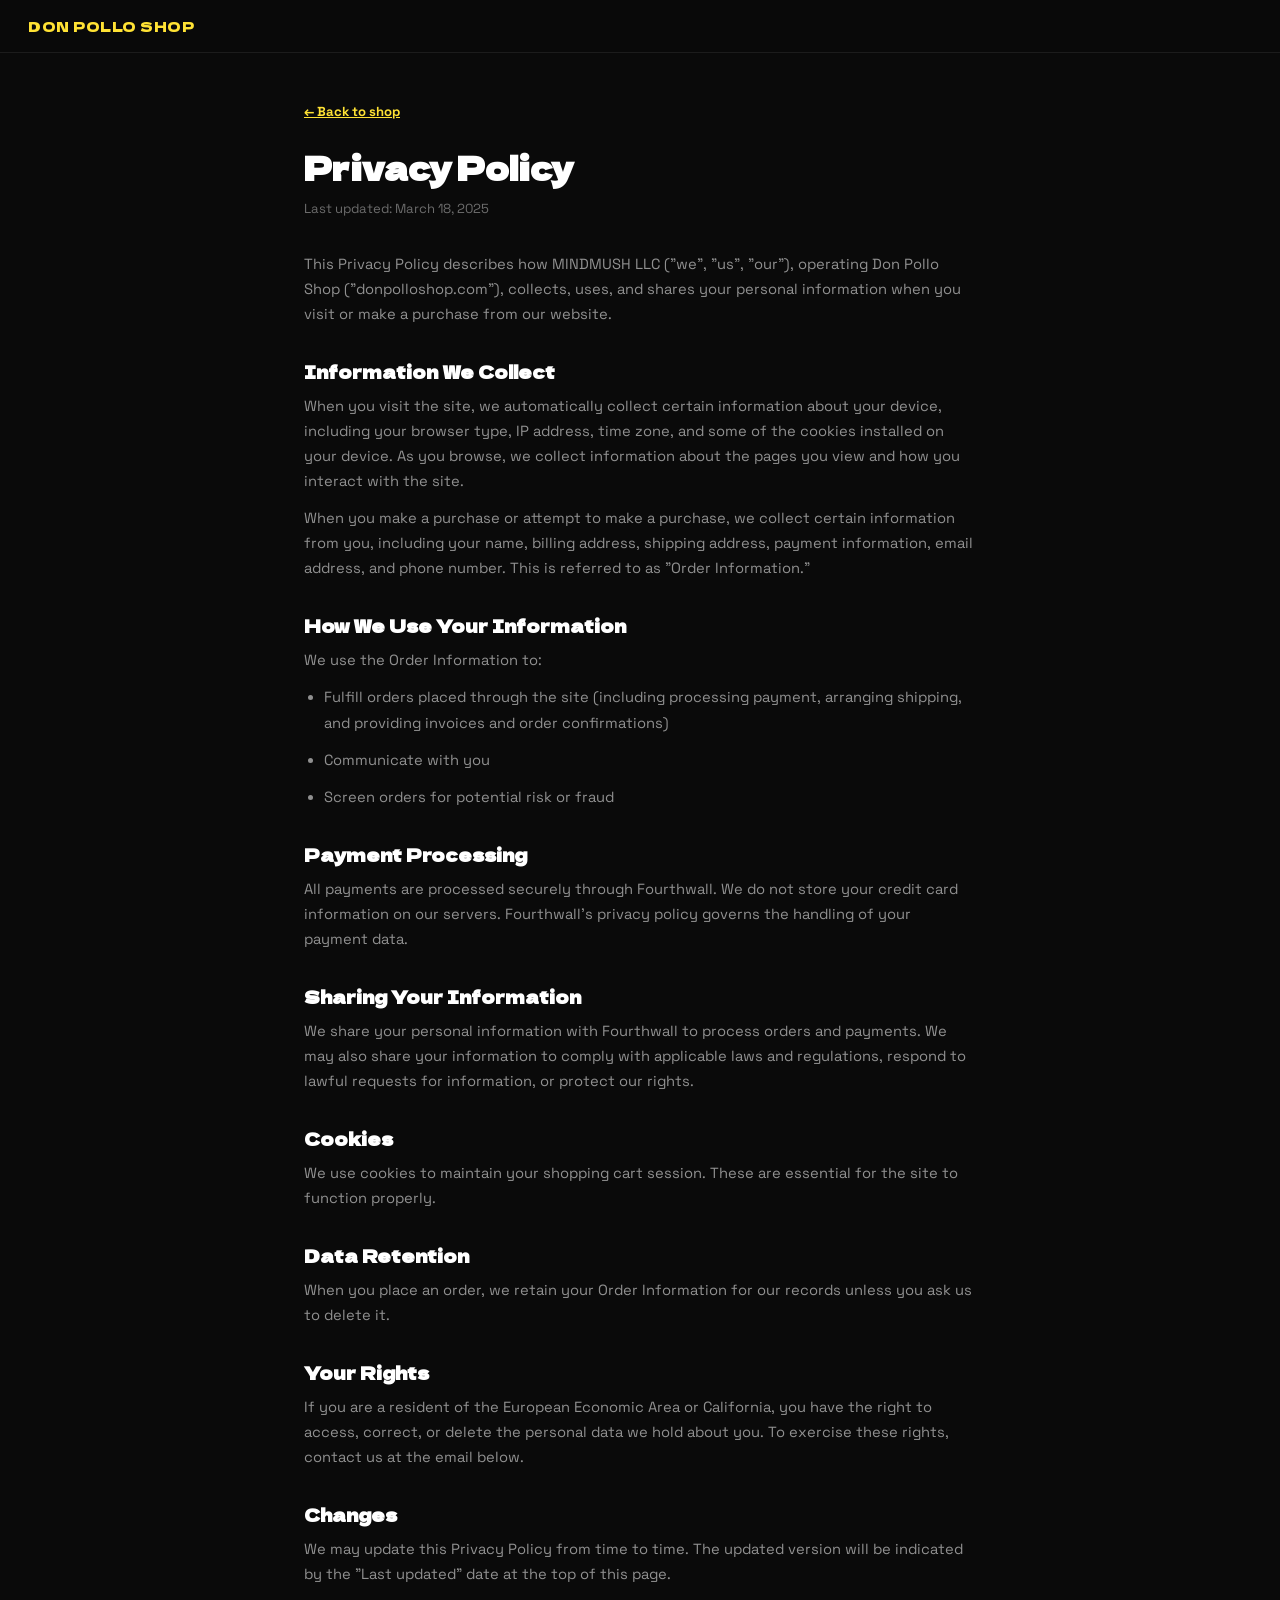
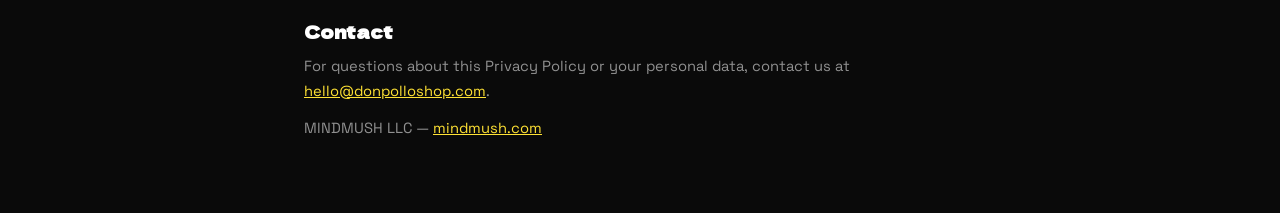
==== privacy.html @ 53082054 "yes" ====
<!DOCTYPE html>
<html lang="en">
<head>
  <meta charset="UTF-8">
  <meta name="viewport" content="width=device-width, initial-scale=1.0">
  <title>Privacy Policy — Don Pollo Shop</title>
  <link rel="stylesheet" href="css/style.css">
  <link rel="preconnect" href="https://fonts.googleapis.com">
  <link rel="preconnect" href="https://fonts.gstatic.com" crossorigin>
  <link href="https://fonts.googleapis.com/css2?family=Dela+Gothic+One&family=Space+Grotesk:wght@400;500;600;700&display=swap" rel="stylesheet">
</head>
<body>
  <nav class="nav">
    <a href="index.html" class="nav-logo">DON POLLO SHOP</a>
    <div class="nav-right"></div>
  </nav>

  <div class="policy">
    <a href="index.html" class="policy-back">&larr; Back to shop</a>
    <h1>Privacy Policy</h1>
    <p class="policy-updated">Last updated: March 18, 2025</p>

    <p>This Privacy Policy describes how MINDMUSH LLC ("we", "us", "our"), operating Don Pollo Shop ("donpolloshop.com"), collects, uses, and shares your personal information when you visit or make a purchase from our website.</p>

    <h2>Information We Collect</h2>
    <p>When you visit the site, we automatically collect certain information about your device, including your browser type, IP address, time zone, and some of the cookies installed on your device. As you browse, we collect information about the pages you view and how you interact with the site.</p>
    <p>When you make a purchase or attempt to make a purchase, we collect certain information from you, including your name, billing address, shipping address, payment information, email address, and phone number. This is referred to as "Order Information."</p>

    <h2>How We Use Your Information</h2>
    <p>We use the Order Information to:</p>
    <ul>
      <li>Fulfill orders placed through the site (including processing payment, arranging shipping, and providing invoices and order confirmations)</li>
      <li>Communicate with you</li>
      <li>Screen orders for potential risk or fraud</li>
    </ul>

    <h2>Payment Processing</h2>
    <p>All payments are processed securely through Fourthwall. We do not store your credit card information on our servers. Fourthwall's privacy policy governs the handling of your payment data.</p>

    <h2>Sharing Your Information</h2>
    <p>We share your personal information with Fourthwall to process orders and payments. We may also share your information to comply with applicable laws and regulations, respond to lawful requests for information, or protect our rights.</p>

    <h2>Cookies</h2>
    <p>We use cookies to maintain your shopping cart session. These are essential for the site to function properly.</p>

    <h2>Data Retention</h2>
    <p>When you place an order, we retain your Order Information for our records unless you ask us to delete it.</p>

    <h2>Your Rights</h2>
    <p>If you are a resident of the European Economic Area or California, you have the right to access, correct, or delete the personal data we hold about you. To exercise these rights, contact us at the email below.</p>

    <h2>Changes</h2>
    <p>We may update this Privacy Policy from time to time. The updated version will be indicated by the "Last updated" date at the top of this page.</p>

    <h2>Contact</h2>
    <p>For questions about this Privacy Policy or your personal data, contact us at <a href="mailto:hello@donpolloshop.com">hello@donpolloshop.com</a>.</p>
    <p>MINDMUSH LLC — <a href="https://mindmush.com" target="_blank" rel="noopener">mindmush.com</a></p>
  </div>
</body>
</html>
---- css/style.css ----
/* ============================================
   DON POLLO SHOP
   ============================================ */
*, *::before, *::after { margin: 0; padding: 0; box-sizing: border-box; }

:root {
  --bg: #0a0a0a;
  --surface: #141414;
  --yellow: #FFE234;
  --white: #fff;
  --dim: rgba(255,255,255,.4);
  --border: rgba(255,255,255,.08);
  --font: 'Space Grotesk', system-ui, sans-serif;
  --display: 'Dela Gothic One', cursive;
  --r: 12px;
}

html { scroll-behavior: smooth; }
body {
  font-family: var(--font);
  background: var(--bg);
  color: var(--white);
  overflow-x: hidden;
  -webkit-font-smoothing: antialiased;
}
a { text-decoration: none; color: inherit; }
button { font-family: inherit; cursor: pointer; border: none; background: none; color: inherit; }
img { max-width: 100%; display: block; }
.contain { max-width: 1080px; margin: 0 auto; padding: 0 24px; }

/* ---- btns ---- */
.btn {
  display: inline-flex; align-items: center; justify-content: center;
  padding: 14px 32px; border-radius: 10px;
  font-weight: 700; font-size: .88rem;
  transition: transform .2s, box-shadow .2s, background .2s;
  cursor: pointer; text-decoration: none;
}
.btn-accent {
  background: var(--yellow); color: #000; border: 2px solid var(--yellow);
}
.btn-accent:hover {
  transform: translateY(-2px);
  box-shadow: 0 8px 30px rgba(255,226,52,.3);
}
.btn-ghost {
  background: transparent; color: var(--white);
  border: 2px solid rgba(255,255,255,.2);
}
.btn-ghost:hover {
  border-color: var(--white); transform: translateY(-2px);
}
.btn-fill {
  background: var(--yellow); color: #000; border: 2px solid var(--yellow);
}
.btn-fill:hover {
  transform: translateY(-2px);
  box-shadow: 0 8px 30px rgba(255,226,52,.25);
}
.btn-outline {
  background: transparent; color: var(--white);
  border: 2px solid rgba(255,255,255,.2);
}
.btn-outline:hover {
  border-color: var(--yellow); color: var(--yellow);
  transform: translateY(-2px);
}
.btn-sm { padding: 10px 22px; font-size: .82rem; }
.btn-block { width: 100%; }

/* ============ NAV ============ */
.nav {
  position: fixed; top: 0; left: 0; width: 100%; z-index: 100;
  display: flex; align-items: center; justify-content: space-between;
  padding: 16px 28px;
  background: rgba(10,10,10,.92);
  backdrop-filter: blur(20px); -webkit-backdrop-filter: blur(20px);
  border-bottom: 1px solid var(--border);
}
.nav-logo {
  font-family: var(--display); font-size: .85rem;
  color: var(--yellow); letter-spacing: .5px;
}
.nav-right { display: flex; align-items: center; gap: 24px; }
.nav-link {
  font-weight: 700; font-size: .72rem; text-transform: uppercase;
  letter-spacing: 1.5px; color: var(--dim); transition: color .2s;
}
.nav-link:hover { color: var(--white); }
.nav-bag { position: relative; padding: 4px; color: var(--white); transition: color .2s; }
.nav-bag:hover { color: var(--yellow); }
.nav-bag-n {
  position: absolute; top: -6px; right: -10px;
  background: var(--yellow); color: #000;
  width: 18px; height: 18px; border-radius: 50%;
  font-size: .6rem; font-weight: 800;
  display: flex; align-items: center; justify-content: center;
}
.nav-bag-n[data-count="0"] { display: none; }

/* ============ HERO ============ */
.hero {
  min-height: 100vh; min-height: 100dvh;
  display: grid;
  grid-template-columns: 1fr 1fr;
  align-items: center;
  gap: 48px;
  padding: 120px 48px 80px;
  max-width: 1200px;
  margin: 0 auto;
}
.hero-content { position: relative; z-index: 1; }
.hero-tag {
  display: inline-block;
  font-size: .58rem; font-weight: 700;
  text-transform: uppercase; letter-spacing: 5px;
  color: var(--yellow);
  margin-bottom: 28px;
}
.hero-title {
  font-family: var(--display);
  font-size: clamp(3rem, 7vw, 5rem);
  line-height: .95;
  margin-bottom: 22px;
}
.hero-title span { color: var(--yellow); }
.hero-sub {
  font-size: 1rem; color: var(--dim);
  margin-bottom: 36px; max-width: 380px; line-height: 1.6;
}
.hero-btns { display: flex; gap: 12px; flex-wrap: wrap; }

/* hero video */
.hero-video {
  position: relative; z-index: 1;
  width: 100%; max-width: 320px;
  aspect-ratio: 9/14;
  border-radius: 20px; overflow: hidden;
  border: 2px solid rgba(255,255,255,.06);
  background: var(--surface);
  justify-self: center;
}
.hero-video video { width: 100%; height: 100%; object-fit: cover; display: block; }
.vid-empty {
  position: absolute; inset: 0;
  display: flex; align-items: center; justify-content: center;
  color: rgba(255,255,255,.12); font-size: .75rem; font-weight: 600;
  pointer-events: none;
}

/* ============ MARQUEE ============ */
.marquee {
  background: var(--yellow); padding: 10px 0;
  overflow: hidden; white-space: nowrap;
}
.marquee-inner { display: inline-flex; animation: mq 18s linear infinite; }
.marquee-inner span {
  font-family: var(--display); font-size: .55rem;
  letter-spacing: 3px; color: #000; padding: 0 24px;
}
@keyframes mq { to { transform: translateX(-50%); } }

/* ============ SECTIONS ============ */
.sec-title {
  font-family: var(--display); font-size: clamp(1.8rem, 4vw, 2.6rem);
  margin-bottom: 6px;
}
.sec-sub { color: var(--dim); font-weight: 600; font-size: .88rem; margin-bottom: 40px; }

/* ============ MERCH ============ */
.merch { padding: 80px 0; }

.products {
  display: grid;
  grid-template-columns: repeat(3, 1fr);
  gap: 16px;
}

.p-card {
  background: var(--surface); border-radius: var(--r); overflow: hidden;
  cursor: pointer; border: 1px solid var(--border);
  transition: transform .25s, border-color .25s, box-shadow .25s;
}
.p-card.hidden { display: none; }
.p-card:hover {
  transform: translateY(-6px);
  border-color: rgba(255,226,52,.3);
  box-shadow: 0 20px 50px rgba(0,0,0,.5);
}

.p-card-img { aspect-ratio: 3/4; overflow: hidden; }
.p-card-img img {
  width: 100%; height: 100%; object-fit: cover; transition: transform .5s;
}
.p-card:hover .p-card-img img { transform: scale(1.05); }

.p-card-ph {
  width: 100%; height: 100%;
  display: flex; align-items: center; justify-content: center;
  flex-direction: column; gap: 10px;
  position: relative;
}
.p-card-ph svg { width: 72px; height: 72px; }
.p-card-ph span {
  font-family: var(--display); font-size: .5rem;
  letter-spacing: 3px; opacity: .35;
}

.p-card-body { padding: 14px 16px; border-top: 1px solid var(--border); }
.p-card-name { font-weight: 700; font-size: .85rem; margin-bottom: 4px; }
.p-card-price { font-weight: 800; font-size: .9rem; color: var(--yellow); }

.show-more-wrap { text-align: center; margin-top: 28px; }

/* ============ CALLS ============ */
.calls {
  background: var(--yellow); color: #000;
  padding: 0; overflow: hidden;
}
.calls-inner {
  display: grid; grid-template-columns: 1fr 1fr;
  min-height: 560px;
}
.calls-gif-col {
  display: flex; align-items: center; justify-content: center;
  padding: 48px;
}
.calls-gif {
  width: 100%; max-width: 340px;
  border-radius: 20px;
  box-shadow: 0 24px 60px rgba(0,0,0,.25);
}
.calls-info-col {
  display: flex; flex-direction: column;
  justify-content: center;
  padding: 60px 48px 60px 0;
}
.calls-title {
  font-family: var(--display);
  font-size: clamp(1.8rem, 3.5vw, 2.6rem);
  line-height: 1.1; margin-bottom: 16px;
}
.calls-desc {
  font-size: .92rem; color: rgba(0,0,0,.5);
  line-height: 1.7; margin-bottom: 28px; max-width: 380px;
}
.call-tiers { display: flex; flex-direction: column; gap: 10px; margin-bottom: 16px; }
.call-tier {
  display: flex; align-items: center; justify-content: space-between;
  padding: 16px 20px; border-radius: var(--r);
  border: 2px solid rgba(0,0,0,.1);
  background: rgba(0,0,0,.04);
  transition: border-color .2s, background .2s;
  position: relative;
}
.call-tier:hover { border-color: rgba(0,0,0,.25); background: rgba(0,0,0,.07); }
.call-tier-name { font-weight: 700; font-size: .92rem; }
.call-tier-price { font-weight: 800; font-size: .88rem; margin-top: 2px; }
.call-tier-tag {
  position: absolute; top: -9px; right: 16px;
  background: #000; color: var(--yellow);
  font-size: .55rem; font-weight: 800; text-transform: uppercase;
  letter-spacing: 1.5px; padding: 3px 10px; border-radius: 6px;
}
.calls .btn-accent {
  background: #000; color: var(--yellow); border-color: #000;
}
.calls .btn-accent:hover {
  background: #222;
  box-shadow: 0 6px 20px rgba(0,0,0,.3);
}
.calls-note { font-size: .75rem; color: rgba(0,0,0,.3); line-height: 1.5; }

/* ============ REVIEWS ============ */
.reviews { padding: 80px 0; }
.reviews-grid {
  display: grid; grid-template-columns: repeat(3, 1fr);
  gap: 16px;
}
.rev-card {
  background: var(--surface); border-radius: var(--r);
  padding: 24px; border: 1px solid var(--border);
  transition: border-color .3s;
}
.rev-card:hover { border-color: rgba(255,226,52,.2); }
.rev-stars { color: var(--yellow); font-size: .85rem; margin-bottom: 12px; letter-spacing: 2px; }
.rev-text {
  font-size: .88rem; color: rgba(255,255,255,.65); line-height: 1.6; margin-bottom: 16px;
  font-style: italic;
}
.rev-name { font-weight: 700; font-size: .78rem; color: var(--white); }
.rev-tag {
  display: inline-block; font-size: .6rem; font-weight: 700;
  text-transform: uppercase; letter-spacing: 1px;
  color: rgba(255,255,255,.2); margin-top: 4px;
}

/* ============ FOOTER ============ */
.foot { padding: 48px 0 24px; border-top: 1px solid var(--border); }
.foot-grid {
  display: grid; grid-template-columns: 2fr 1fr 1fr;
  gap: 32px; margin-bottom: 32px;
}
.foot-logo { font-family: var(--display); font-size: .85rem; color: var(--yellow); margin-bottom: 4px; }
.foot-dim { color: var(--dim); font-size: .82rem; }
.foot-head {
  font-weight: 800; font-size: .65rem; text-transform: uppercase;
  letter-spacing: 1.5px; color: var(--dim); margin-bottom: 10px;
}
.foot-link {
  display: block; font-size: .82rem; color: rgba(255,255,255,.45);
  margin-bottom: 6px; transition: color .2s;
}
.foot-link:hover { color: var(--yellow); }
.foot-bottom {
  display: flex; align-items: center; justify-content: space-between;
  padding-top: 20px; border-top: 1px solid var(--border);
  font-size: .72rem; color: var(--dim);
}

/* ============ POLICY PAGES ============ */
.policy {
  max-width: 720px; margin: 0 auto; padding: 100px 24px 60px;
}
.policy h1 { font-family: var(--display); font-size: 2rem; margin-bottom: 8px; }
.policy .policy-updated { font-size: .82rem; color: var(--dim); margin-bottom: 32px; }
.policy h2 {
  font-family: var(--display); font-size: 1.1rem;
  margin-top: 32px; margin-bottom: 10px;
}
.policy p, .policy li { font-size: .92rem; color: rgba(255,255,255,.55); line-height: 1.7; margin-bottom: 12px; }
.policy ul { padding-left: 20px; margin-bottom: 12px; }
.policy a { color: var(--yellow); text-decoration: underline; }
.policy-back {
  display: inline-flex; align-items: center; gap: 6px;
  font-weight: 700; font-size: .82rem; color: var(--dim);
  margin-bottom: 24px; transition: color .2s;
}
.policy-back:hover { color: var(--yellow); }

/* ============ OVERLAY / DRAWER ============ */
.overlay {
  position: fixed; inset: 0; background: rgba(0,0,0,.6);
  z-index: 200; opacity: 0; pointer-events: none; transition: opacity .3s;
}
.overlay.open { opacity: 1; pointer-events: all; }
.drawer {
  position: fixed; top: 0; right: 0; z-index: 201;
  width: 380px; max-width: 92vw; height: 100dvh;
  background: var(--surface); display: flex; flex-direction: column;
  transform: translateX(100%);
  transition: transform .35s cubic-bezier(.16,1,.3,1);
  border-left: 1px solid var(--border);
}
.drawer.open { transform: translateX(0); }
.drawer-top {
  display: flex; align-items: center; justify-content: space-between;
  padding: 18px 22px; border-bottom: 1px solid var(--border);
}
.drawer-top h3 { font-family: var(--display); font-size: .9rem; }
.drawer-close {
  width: 32px; height: 32px; border-radius: 8px;
  background: rgba(255,255,255,.08); color: var(--white); font-size: 1.1rem;
  display: flex; align-items: center; justify-content: center;
  transition: background .2s, color .2s;
}
.drawer-close:hover { background: var(--yellow); color: #000; }
.drawer-items { flex: 1; overflow-y: auto; padding: 18px 22px; }
.drawer-mt { color: var(--dim); font-weight: 600; text-align: center; padding: 48px 0; font-size: .88rem; }
.ci { display: flex; gap: 14px; padding: 14px 0; border-bottom: 1px solid var(--border); }
.ci-img {
  width: 52px; height: 52px; border-radius: 8px;
  overflow: hidden; flex-shrink: 0; background: rgba(255,255,255,.04);
  border: 1px solid var(--border);
}
.ci-img img { width: 100%; height: 100%; object-fit: cover; }
.ci-info { flex: 1; min-width: 0; }
.ci-name { font-weight: 700; font-size: .82rem; white-space: nowrap; overflow: hidden; text-overflow: ellipsis; }
.ci-meta { font-size: .7rem; color: var(--dim); margin: 2px 0 6px; }
.ci-row { display: flex; justify-content: space-between; align-items: center; }
.ci-price { font-weight: 800; font-size: .85rem; color: var(--yellow); }
.ci-rm {
  font-size: .68rem; color: var(--dim); cursor: pointer;
  border: none; background: none; font-family: inherit;
  text-decoration: underline; transition: color .2s;
}
.ci-rm:hover { color: var(--yellow); }
.drawer-bottom { padding: 18px 22px; border-top: 1px solid var(--border); }
.drawer-total {
  display: flex; justify-content: space-between; align-items: center;
  margin-bottom: 14px; font-size: .95rem;
}
.drawer-total strong { font-size: 1.1rem; }

/* ============ MODAL ============ */
.mo-bg {
  position: fixed; inset: 0; background: rgba(0,0,0,.7);
  z-index: 300; opacity: 0; pointer-events: none; transition: opacity .3s;
}
.mo-bg.open { opacity: 1; pointer-events: all; }
.mo {
  position: fixed; top: 50%; left: 50%;
  transform: translate(-50%,-50%) scale(.95);
  z-index: 301; background: var(--surface); border-radius: 16px;
  max-width: 800px; width: 92vw; max-height: 88vh; overflow-y: auto;
  opacity: 0; pointer-events: none;
  transition: all .3s cubic-bezier(.16,1,.3,1);
  border: 1px solid var(--border);
}
.mo.open { opacity: 1; pointer-events: all; transform: translate(-50%,-50%) scale(1); }
.mo-close {
  position: absolute; top: 12px; right: 12px; z-index: 2;
  width: 34px; height: 34px; border-radius: 8px;
  background: rgba(255,255,255,.08); color: var(--white); font-size: 1.2rem;
  display: flex; align-items: center; justify-content: center;
  transition: background .2s, color .2s;
}
.mo-close:hover { background: var(--yellow); color: #000; }
.mo-grid { display: grid; grid-template-columns: 1fr 1fr; }
.mo-imgs { background: #1a1a1a; border-radius: 14px 0 0 14px; overflow: hidden; }
.mo-imgs > img { width: 100%; aspect-ratio: 3/4; object-fit: cover; }
.mo-thumbs { display: flex; gap: 4px; padding: 8px; overflow-x: auto; }
.mo-thumbs img {
  width: 46px; height: 46px; object-fit: cover;
  border-radius: 6px; cursor: pointer; opacity: .4;
  transition: opacity .2s; flex-shrink: 0; border: 1.5px solid transparent;
}
.mo-thumbs img:hover, .mo-thumbs img.active { opacity: 1; border-color: var(--yellow); }
.mo-info { padding: 28px 24px; }
.mo-name { font-family: var(--display); font-size: 1.15rem; margin-bottom: 8px; }
.mo-price { font-weight: 800; color: var(--yellow); font-size: 1.1rem; margin-bottom: 16px; }
.mo-desc { font-size: .84rem; color: var(--dim); line-height: 1.6; margin-bottom: 18px; }
.mo-desc ul { padding-left: 16px; }
.mo-opts { margin-bottom: 20px; }
.opt-group { margin-bottom: 12px; }
.opt-label {
  font-weight: 700; font-size: .68rem; text-transform: uppercase;
  letter-spacing: 1.5px; color: var(--dim); margin-bottom: 8px;
}
.opt-row { display: flex; flex-wrap: wrap; gap: 6px; }
.opt-btn {
  padding: 8px 16px; border-radius: 8px;
  border: 2px solid rgba(255,255,255,.1); background: transparent;
  font-weight: 700; font-size: .8rem; cursor: pointer; color: var(--white);
  transition: border-color .2s, color .2s; font-family: inherit;
}
.opt-btn:hover { border-color: rgba(255,255,255,.25); }
.opt-btn.active { border-color: var(--yellow); color: var(--yellow); }
.opt-swatch {
  width: 28px; height: 28px; border-radius: 50%;
  border: 3px solid rgba(255,255,255,.1); cursor: pointer;
  transition: border-color .2s; padding: 0;
}
.opt-swatch:hover { border-color: rgba(255,255,255,.3); }
.opt-swatch.active { border-color: var(--yellow); box-shadow: 0 0 0 2px var(--surface), 0 0 0 4px var(--yellow); }

/* ============ RESPONSIVE ============ */
@media (max-width: 800px) {
  .nav-link { display: none; }
  .hero {
    grid-template-columns: 1fr;
    padding: 100px 24px 48px;
    text-align: center;
  }
  .hero-sub { margin-left: auto; margin-right: auto; }
  .hero-btns { justify-content: center; }
  .hero-video { max-width: 260px; justify-self: center; }
  .products { grid-template-columns: repeat(2, 1fr); }
  .calls-inner { grid-template-columns: 1fr; }
  .calls-gif-col { padding: 48px 24px 24px; }
  .calls-gif { max-width: 260px; margin: 0 auto; }
  .calls-info-col { padding: 24px 24px 48px; text-align: center; }
  .calls-desc { margin-left: auto; margin-right: auto; }
  .reviews-grid { grid-template-columns: repeat(2, 1fr); }
  .mo-grid { grid-template-columns: 1fr; }
  .mo-imgs { border-radius: 14px 14px 0 0; }
  .mo-imgs > img { aspect-ratio: 1/1; }
  .foot-grid { grid-template-columns: 1fr; gap: 24px; }
  .foot-bottom { flex-direction: column; gap: 4px; text-align: center; }
}

@media (max-width: 480px) {
  .hero { padding: 100px 20px 40px; }
  .hero-title { font-size: clamp(2.5rem, 13vw, 3.5rem); }
  .hero-btns { flex-direction: column; align-items: center; }
  .hero-btns .btn { width: 100%; max-width: 260px; }
  .hero-video { max-width: 220px; }
  .products { gap: 10px; }
  .reviews-grid { grid-template-columns: 1fr; }
  .call-tier { flex-direction: column; text-align: center; gap: 10px; }
}
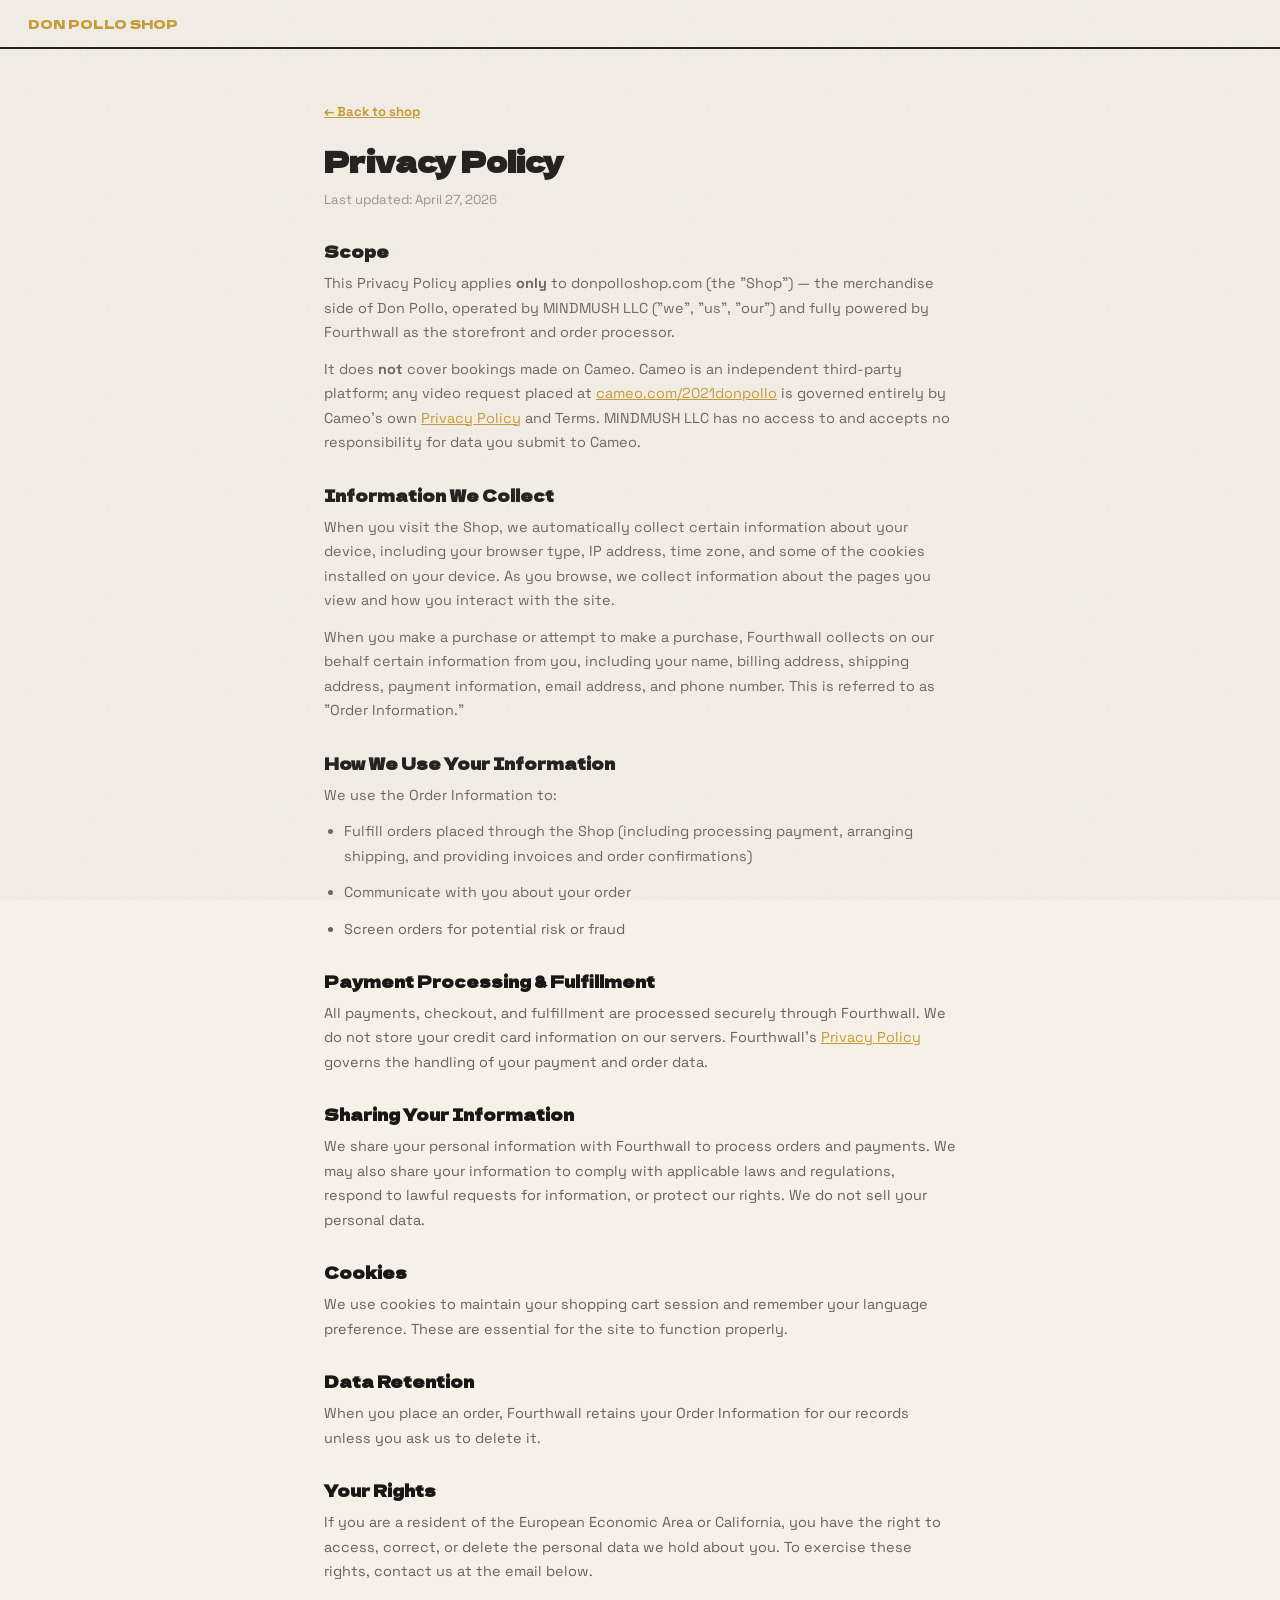
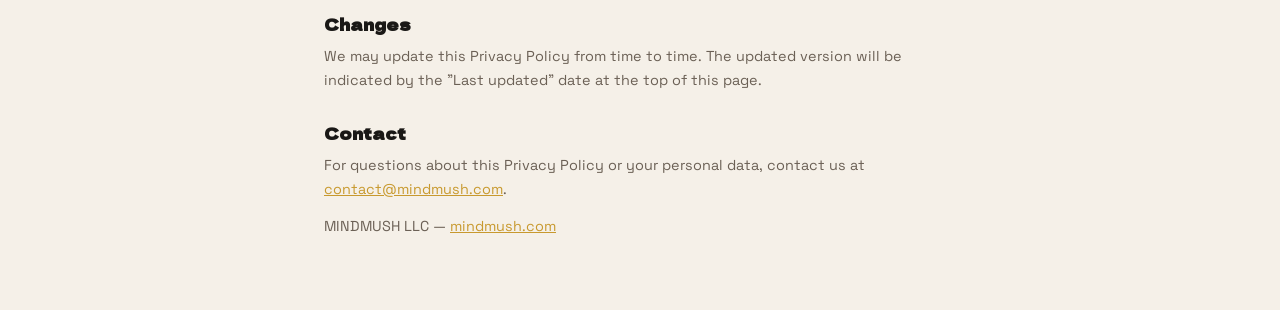
==== commit a27a1aa4: "yeslol" ====
--- a/privacy.html
+++ b/privacy.html
@@ -18,33 +18,35 @@
   <div class="policy">
     <a href="index.html" class="policy-back">&larr; Back to shop</a>
     <h1>Privacy Policy</h1>
-    <p class="policy-updated">Last updated: March 18, 2025</p>
+    <p class="policy-updated">Last updated: April 27, 2026</p>
 
-    <p>This Privacy Policy describes how MINDMUSH LLC ("we", "us", "our"), operating Don Pollo Shop ("donpolloshop.com"), collects, uses, and shares your personal information when you visit or make a purchase from our website.</p>
+    <h2>Scope</h2>
+    <p>This Privacy Policy applies <strong>only</strong> to donpolloshop.com (the "Shop") — the merchandise side of Don Pollo, operated by MINDMUSH LLC ("we", "us", "our") and fully powered by Fourthwall as the storefront and order processor.</p>
+    <p>It does <strong>not</strong> cover bookings made on Cameo. Cameo is an independent third-party platform; any video request placed at <a href="https://www.cameo.com/2021donpollo" target="_blank" rel="noopener">cameo.com/2021donpollo</a> is governed entirely by Cameo's own <a href="https://www.cameo.com/privacy" target="_blank" rel="noopener">Privacy Policy</a> and Terms. MINDMUSH LLC has no access to and accepts no responsibility for data you submit to Cameo.</p>
 
     <h2>Information We Collect</h2>
-    <p>When you visit the site, we automatically collect certain information about your device, including your browser type, IP address, time zone, and some of the cookies installed on your device. As you browse, we collect information about the pages you view and how you interact with the site.</p>
-    <p>When you make a purchase or attempt to make a purchase, we collect certain information from you, including your name, billing address, shipping address, payment information, email address, and phone number. This is referred to as "Order Information."</p>
+    <p>When you visit the Shop, we automatically collect certain information about your device, including your browser type, IP address, time zone, and some of the cookies installed on your device. As you browse, we collect information about the pages you view and how you interact with the site.</p>
+    <p>When you make a purchase or attempt to make a purchase, Fourthwall collects on our behalf certain information from you, including your name, billing address, shipping address, payment information, email address, and phone number. This is referred to as "Order Information."</p>
 
     <h2>How We Use Your Information</h2>
     <p>We use the Order Information to:</p>
     <ul>
-      <li>Fulfill orders placed through the site (including processing payment, arranging shipping, and providing invoices and order confirmations)</li>
-      <li>Communicate with you</li>
+      <li>Fulfill orders placed through the Shop (including processing payment, arranging shipping, and providing invoices and order confirmations)</li>
+      <li>Communicate with you about your order</li>
       <li>Screen orders for potential risk or fraud</li>
     </ul>
 
-    <h2>Payment Processing</h2>
-    <p>All payments are processed securely through Fourthwall. We do not store your credit card information on our servers. Fourthwall's privacy policy governs the handling of your payment data.</p>
+    <h2>Payment Processing &amp; Fulfillment</h2>
+    <p>All payments, checkout, and fulfillment are processed securely through Fourthwall. We do not store your credit card information on our servers. Fourthwall's <a href="https://fourthwall.com/privacy-policy" target="_blank" rel="noopener">Privacy Policy</a> governs the handling of your payment and order data.</p>
 
     <h2>Sharing Your Information</h2>
-    <p>We share your personal information with Fourthwall to process orders and payments. We may also share your information to comply with applicable laws and regulations, respond to lawful requests for information, or protect our rights.</p>
+    <p>We share your personal information with Fourthwall to process orders and payments. We may also share your information to comply with applicable laws and regulations, respond to lawful requests for information, or protect our rights. We do not sell your personal data.</p>
 
     <h2>Cookies</h2>
-    <p>We use cookies to maintain your shopping cart session. These are essential for the site to function properly.</p>
+    <p>We use cookies to maintain your shopping cart session and remember your language preference. These are essential for the site to function properly.</p>
 
     <h2>Data Retention</h2>
-    <p>When you place an order, we retain your Order Information for our records unless you ask us to delete it.</p>
+    <p>When you place an order, Fourthwall retains your Order Information for our records unless you ask us to delete it.</p>
 
     <h2>Your Rights</h2>
     <p>If you are a resident of the European Economic Area or California, you have the right to access, correct, or delete the personal data we hold about you. To exercise these rights, contact us at the email below.</p>
@@ -53,7 +55,7 @@
     <p>We may update this Privacy Policy from time to time. The updated version will be indicated by the "Last updated" date at the top of this page.</p>
 
     <h2>Contact</h2>
-    <p>For questions about this Privacy Policy or your personal data, contact us at <a href="mailto:hello@donpolloshop.com">hello@donpolloshop.com</a>.</p>
+    <p>For questions about this Privacy Policy or your personal data, contact us at <a href="mailto:contact@mindmush.com">contact@mindmush.com</a>.</p>
     <p>MINDMUSH LLC — <a href="https://mindmush.com" target="_blank" rel="noopener">mindmush.com</a></p>
   </div>
 </body>
--- a/css/style.css
+++ b/css/style.css
@@ -1,491 +1,714 @@
-/* ============================================
-   DON POLLO SHOP
-   ============================================ */
 *, *::before, *::after { margin: 0; padding: 0; box-sizing: border-box; }
 
 :root {
-  --bg: #0a0a0a;
-  --surface: #141414;
-  --yellow: #FFE234;
-  --white: #fff;
-  --dim: rgba(255,255,255,.4);
-  --border: rgba(255,255,255,.08);
+  --bg: #f5f0e8;
+  --surface: #fff;
+  --text: #1a1816;
+  --dim: #9a8e80;
+  --accent: #C8992E;
+  --border: #d9d0c4;
   --font: 'Space Grotesk', system-ui, sans-serif;
   --display: 'Dela Gothic One', cursive;
-  --r: 12px;
+  --r: 14px;
+  --bounce: cubic-bezier(.34,1.56,.64,1);
 }
 
 html { scroll-behavior: smooth; }
 body {
   font-family: var(--font);
   background: var(--bg);
-  color: var(--white);
+  color: var(--text);
   overflow-x: hidden;
   -webkit-font-smoothing: antialiased;
+}
+/* Subtle grain texture overlay */
+body::after {
+  content: '';
+  position: fixed;
+  inset: 0;
+  z-index: 9999;
+  pointer-events: none;
+  opacity: .35;
+  background-image: url("data:image/svg+xml,%3Csvg viewBox='0 0 256 256' xmlns='http://www.w3.org/2000/svg'%3E%3Cfilter id='n'%3E%3CfeTurbulence type='fractalNoise' baseFrequency='.85' numOctaves='4' stitchTiles='stitch'/%3E%3C/filter%3E%3Crect width='100%25' height='100%25' filter='url(%23n)' opacity='.4'/%3E%3C/svg%3E");
+  background-repeat: repeat;
+  background-size: 200px 200px;
 }
 a { text-decoration: none; color: inherit; }
 button { font-family: inherit; cursor: pointer; border: none; background: none; color: inherit; }
 img { max-width: 100%; display: block; }
-.contain { max-width: 1080px; margin: 0 auto; padding: 0 24px; }
+.contain { max-width: 1000px; margin: 0 auto; padding: 0 24px; }
 
 /* ---- btns ---- */
 .btn {
   display: inline-flex; align-items: center; justify-content: center;
-  padding: 14px 32px; border-radius: 10px;
+  padding: 13px 28px; border-radius: 10px;
   font-weight: 700; font-size: .88rem;
-  transition: transform .2s, box-shadow .2s, background .2s;
+  transition: transform .2s var(--bounce), box-shadow .2s;
   cursor: pointer; text-decoration: none;
 }
-.btn-accent {
-  background: var(--yellow); color: #000; border: 2px solid var(--yellow);
-}
-.btn-accent:hover {
-  transform: translateY(-2px);
-  box-shadow: 0 8px 30px rgba(255,226,52,.3);
-}
-.btn-ghost {
-  background: transparent; color: var(--white);
-  border: 2px solid rgba(255,255,255,.2);
-}
-.btn-ghost:hover {
-  border-color: var(--white); transform: translateY(-2px);
-}
-.btn-fill {
-  background: var(--yellow); color: #000; border: 2px solid var(--yellow);
-}
-.btn-fill:hover {
-  transform: translateY(-2px);
-  box-shadow: 0 8px 30px rgba(255,226,52,.25);
-}
-.btn-outline {
-  background: transparent; color: var(--white);
-  border: 2px solid rgba(255,255,255,.2);
-}
-.btn-outline:hover {
-  border-color: var(--yellow); color: var(--yellow);
-  transform: translateY(-2px);
-}
-.btn-sm { padding: 10px 22px; font-size: .82rem; }
+.btn-accent { background: var(--accent); color: #fff; border: 2.5px solid var(--text); }
+.btn-accent:hover { transform: translateY(-2px); box-shadow: 3px 3px 0 var(--text); }
+.btn-ghost { background: transparent; color: var(--text); border: 2.5px solid var(--text); }
+.btn-ghost:hover { transform: translateY(-2px); box-shadow: 3px 3px 0 var(--text); }
+.btn-fill { background: var(--accent); color: #fff; border: 2.5px solid var(--text); }
+.btn-fill:hover { transform: translateY(-2px); box-shadow: 3px 3px 0 var(--text); }
+.btn-outline { background: transparent; color: var(--text); border: 2px solid var(--text); }
+.btn-outline:hover { color: var(--accent); border-color: var(--accent); transform: translateY(-2px); box-shadow: 3px 3px 0 var(--accent); }
+.btn-sm { padding: 10px 20px; font-size: .82rem; }
 .btn-block { width: 100%; }
+.btn-dim { opacity: .55; border-style: dashed; }
+.btn-dim:hover { opacity: .8; }
+
+/* ============ LANDING SPLASH ============ */
+.landing {
+  position: fixed; inset: 0; z-index: 500;
+  background: var(--bg);
+  display: flex; flex-direction: column;
+  align-items: center; justify-content: center;
+  padding: 60px 28px 40px;
+  overflow-y: auto;
+  transition: opacity .45s ease, transform .45s var(--bounce);
+}
+.landing.landing-hidden {
+  opacity: 0;
+  transform: scale(.97);
+  pointer-events: none;
+}
+body.landing-open { overflow: hidden; }
+
+.landing-inner {
+  max-width: 1020px; width: 100%;
+  display: flex; flex-direction: column;
+  align-items: center;
+  margin: auto 0;
+}
+.landing-head { text-align: center; margin-bottom: 42px; }
+.landing-crown {
+  width: clamp(56px, 7vw, 84px);
+  margin: 0 auto 6px;
+  filter: drop-shadow(0 6px 14px rgba(0,0,0,.18));
+  animation: crown-bob 3s ease-in-out infinite;
+}
+.landing-title {
+  font-family: var(--display);
+  font-size: clamp(2.6rem, 7vw, 4.6rem);
+  line-height: .92;
+  letter-spacing: -1.5px;
+}
+.landing-sub {
+  font-family: var(--display);
+  font-size: clamp(.55rem, 1vw, .72rem);
+  color: var(--accent);
+  letter-spacing: 4px;
+  text-transform: uppercase;
+  margin-top: 14px;
+}
+
+.landing-choices {
+  display: grid;
+  grid-template-columns: repeat(3, 1fr);
+  gap: 16px;
+  width: 100%;
+}
+
+.landing-card {
+  position: relative;
+  background: var(--surface);
+  border: 2.5px solid var(--text);
+  border-radius: 14px;
+  padding: 26px 22px 22px;
+  text-align: left;
+  cursor: pointer;
+  display: flex; flex-direction: column;
+  color: var(--text);
+  font-family: inherit;
+  text-decoration: none;
+  transition: transform .25s var(--bounce), box-shadow .25s, background .15s, color .15s;
+}
+.landing-card:hover {
+  transform: translateY(-5px) rotate(-1deg);
+  box-shadow: 5px 5px 0 var(--text);
+}
+.landing-card-primary {
+  background: var(--accent);
+  color: #fff;
+}
+.landing-card-primary .landing-card-desc { opacity: .92; color: #fff; }
+.landing-card-cameo:hover { transform: translateY(-5px) rotate(1deg); }
+
+.landing-card-icon {
+  width: 38px; height: 38px;
+  margin-bottom: 18px;
+  display: flex; align-items: center; justify-content: center;
+}
+.landing-card-icon svg { width: 100%; height: 100%; }
+.landing-card-title {
+  font-family: var(--display);
+  font-size: 1rem;
+  margin-bottom: 8px;
+  line-height: 1.15;
+}
+.landing-card-desc {
+  font-size: .82rem;
+  line-height: 1.5;
+  margin-bottom: 22px;
+  flex: 1;
+  opacity: .78;
+}
+.landing-card-cta {
+  font-weight: 800;
+  font-size: .78rem;
+  letter-spacing: .3px;
+}
+.landing-card-primary .landing-card-cta { color: #fff; }
+
+.landing-card-soon {
+  opacity: .6;
+  border-style: dashed;
+}
+.landing-card-soon:hover {
+  opacity: .85;
+  transform: translateY(-3px) rotate(0);
+  box-shadow: 4px 4px 0 var(--text);
+}
+.landing-soon-tag {
+  position: absolute; top: -10px; right: 16px;
+  background: var(--text); color: var(--accent);
+  font-family: var(--display);
+  font-size: .48rem; font-weight: 800;
+  text-transform: uppercase;
+  letter-spacing: 2px;
+  padding: 5px 9px 4px;
+  border-radius: 6px;
+  border: 2px solid var(--text);
+}
+
+/* override .lang-switch position when on landing */
+.landing > .landing-lang {
+  position: absolute;
+  top: 20px; right: 20px;
+  z-index: 2;
+}
+
+.landing-foot {
+  margin-top: 32px;
+  display: flex; gap: 10px; align-items: center;
+  font-size: .7rem; color: var(--dim);
+  font-weight: 600;
+}
+.landing-foot-link {
+  color: var(--dim);
+  transition: color .15s;
+}
+.landing-foot-link:hover { color: var(--accent); }
+
+@media (max-width: 800px) {
+  .landing { padding: 70px 18px 28px; }
+  .landing-head { margin-bottom: 26px; }
+  .landing-title { letter-spacing: -1px; }
+  .landing-sub { letter-spacing: 3px; }
+  .landing-choices { grid-template-columns: 1fr; gap: 10px; }
+  .landing-card {
+    padding: 16px 18px;
+    display: grid;
+    grid-template-columns: 36px 1fr 16px;
+    grid-template-rows: auto auto;
+    column-gap: 16px;
+    row-gap: 2px;
+    align-items: center;
+  }
+  .landing-card:hover { transform: translateY(-3px) rotate(0); }
+  .landing-card-cameo:hover { transform: translateY(-3px) rotate(0); }
+  .landing-card::after {
+    content: '\203A';
+    grid-column: 3;
+    grid-row: 1 / span 2;
+    font-family: var(--display);
+    font-size: 1.4rem;
+    line-height: 1;
+    opacity: .35;
+    align-self: center;
+    text-align: right;
+  }
+  .landing-card-primary::after { opacity: .9; }
+  .landing-card-icon {
+    width: 32px; height: 32px;
+    margin-bottom: 0;
+    grid-row: 1 / span 2;
+    align-self: center;
+  }
+  .landing-card-title {
+    font-size: .92rem;
+    margin-bottom: 0;
+    grid-column: 2;
+    grid-row: 1;
+  }
+  .landing-card-desc {
+    font-size: .74rem;
+    margin-bottom: 0;
+    grid-column: 2;
+    grid-row: 2;
+    line-height: 1.35;
+    opacity: .65;
+  }
+  .landing-card-cta { display: none; }
+  .landing-soon-tag {
+    top: -8px; right: 14px;
+    font-size: .42rem;
+    padding: 4px 8px 3px;
+  }
+  .landing > .landing-lang { top: 16px; right: 16px; }
+  .landing-foot { margin-top: 22px; font-size: .66rem; }
+}
 
 /* ============ NAV ============ */
 .nav {
   position: fixed; top: 0; left: 0; width: 100%; z-index: 100;
   display: flex; align-items: center; justify-content: space-between;
-  padding: 16px 28px;
-  background: rgba(10,10,10,.92);
-  backdrop-filter: blur(20px); -webkit-backdrop-filter: blur(20px);
-  border-bottom: 1px solid var(--border);
-}
-.nav-logo {
-  font-family: var(--display); font-size: .85rem;
-  color: var(--yellow); letter-spacing: .5px;
-}
-.nav-right { display: flex; align-items: center; gap: 24px; }
-.nav-link {
-  font-weight: 700; font-size: .72rem; text-transform: uppercase;
-  letter-spacing: 1.5px; color: var(--dim); transition: color .2s;
-}
-.nav-link:hover { color: var(--white); }
-.nav-bag { position: relative; padding: 4px; color: var(--white); transition: color .2s; }
-.nav-bag:hover { color: var(--yellow); }
+  padding: 14px 28px;
+  background: rgba(245,240,232,.92);
+  backdrop-filter: blur(16px); -webkit-backdrop-filter: blur(16px);
+  border-bottom: 2.5px solid var(--text);
+}
+.nav-logo { font-family: var(--display); font-size: .8rem; color: var(--accent); display: flex; align-items: center; gap: 6px; }
+.nav-crown { width: 22px; height: auto; display: inline-block; }
+.nav-right { display: flex; align-items: center; gap: 22px; }
+.nav-link { font-weight: 600; font-size: .8rem; color: var(--dim); transition: color .15s; }
+.nav-link:hover { color: var(--text); }
+/* ---- lang switch ---- */
+.lang-switch {
+  position: relative; display: flex; align-items: center;
+  background: var(--surface); border: 2.5px solid var(--text);
+  border-radius: 22px; padding: 3px; cursor: pointer;
+  gap: 2px; overflow: hidden;
+  transition: transform .2s var(--bounce), box-shadow .2s;
+}
+.lang-switch:hover { transform: translateY(-2px); box-shadow: 3px 3px 0 var(--text); }
+.lang-opt {
+  width: 28px; height: 28px;
+  display: flex; align-items: center; justify-content: center;
+  font-size: 17px; line-height: 1;
+  border-radius: 50%; position: relative; z-index: 1;
+  transition: opacity .3s, transform .3s var(--bounce);
+}
+.lang-slider {
+  position: absolute; width: 28px; height: 28px;
+  background: var(--accent); border-radius: 50%;
+  left: 3px; top: 3px;
+  transition: transform .35s var(--bounce);
+  opacity: .25;
+}
+.lang-switch[data-lang="es"] .lang-slider { transform: translateX(30px); }
+.lang-switch[data-lang="en"] .lang-opt[data-lang="en"] { transform: scale(1.1); }
+.lang-switch[data-lang="en"] .lang-opt[data-lang="es"] { opacity: .35; transform: scale(.85); }
+.lang-switch[data-lang="es"] .lang-opt[data-lang="es"] { transform: scale(1.1); }
+.lang-switch[data-lang="es"] .lang-opt[data-lang="en"] { opacity: .35; transform: scale(.85); }
+
+.nav-bag { position: relative; padding: 4px; color: var(--text); transition: color .15s; }
+.nav-bag:hover { color: var(--accent); }
 .nav-bag-n {
   position: absolute; top: -6px; right: -10px;
-  background: var(--yellow); color: #000;
-  width: 18px; height: 18px; border-radius: 50%;
-  font-size: .6rem; font-weight: 800;
+  background: var(--accent); color: #fff;
+  width: 17px; height: 17px; border-radius: 50%;
+  font-size: .58rem; font-weight: 800;
   display: flex; align-items: center; justify-content: center;
 }
 .nav-bag-n[data-count="0"] { display: none; }
 
 /* ============ HERO ============ */
 .hero {
-  min-height: 100vh; min-height: 100dvh;
+  padding: 130px 0 60px;
+}
+.hero-grid {
   display: grid;
   grid-template-columns: 1fr 1fr;
   align-items: center;
   gap: 48px;
-  padding: 120px 48px 80px;
-  max-width: 1200px;
-  margin: 0 auto;
-}
-.hero-content { position: relative; z-index: 1; }
-.hero-tag {
-  display: inline-block;
-  font-size: .58rem; font-weight: 700;
-  text-transform: uppercase; letter-spacing: 5px;
-  color: var(--yellow);
-  margin-bottom: 28px;
+}
+.hero-text { text-align: left; }
+.hero-crown-wrap { position: relative; display: inline-block; }
+.hero-crown {
+  width: clamp(50px, 10vw, 80px);
+  height: auto;
+  margin-bottom: -6px;
+  display: block;
+  filter: drop-shadow(0 4px 8px rgba(0,0,0,.15));
+  animation: crown-bob 3s ease-in-out infinite;
+}
+@keyframes crown-bob {
+  0%, 100% { transform: translateY(0) rotate(-2deg); }
+  50% { transform: translateY(-6px) rotate(2deg); }
 }
 .hero-title {
   font-family: var(--display);
-  font-size: clamp(3rem, 7vw, 5rem);
-  line-height: .95;
-  margin-bottom: 22px;
-}
-.hero-title span { color: var(--yellow); }
+  font-size: clamp(3rem, 7vw, 5.5rem);
+  line-height: .92;
+  margin-bottom: 16px;
+}
 .hero-sub {
-  font-size: 1rem; color: var(--dim);
-  margin-bottom: 36px; max-width: 380px; line-height: 1.6;
-}
-.hero-btns { display: flex; gap: 12px; flex-wrap: wrap; }
-
-/* hero video */
+  font-size: .95rem; color: var(--dim);
+  margin: 0 0 28px; max-width: 420px; line-height: 1.5;
+}
+.hero-btns { display: flex; gap: 10px; }
 .hero-video {
-  position: relative; z-index: 1;
-  width: 100%; max-width: 320px;
-  aspect-ratio: 9/14;
-  border-radius: 20px; overflow: hidden;
-  border: 2px solid rgba(255,255,255,.06);
+  width: 100%; aspect-ratio: 4/5;
+  border-radius: 20px; overflow: hidden; position: relative;
+  border: 2.5px solid var(--text); box-shadow: 6px 6px 0 var(--text);
   background: var(--surface);
-  justify-self: center;
-}
-.hero-video video { width: 100%; height: 100%; object-fit: cover; display: block; }
-.vid-empty {
-  position: absolute; inset: 0;
-  display: flex; align-items: center; justify-content: center;
-  color: rgba(255,255,255,.12); font-size: .75rem; font-weight: 600;
-  pointer-events: none;
-}
+  transition: transform .3s var(--bounce), box-shadow .3s;
+}
+.hero-video:hover { transform: rotate(1.5deg) scale(1.02); box-shadow: 8px 8px 0 var(--text); }
+.hero-video-img { width: 100%; height: 100%; object-fit: cover; display: block; }
 
 /* ============ MARQUEE ============ */
 .marquee {
-  background: var(--yellow); padding: 10px 0;
+  background: var(--text); padding: 10px 0;
   overflow: hidden; white-space: nowrap;
-}
-.marquee-inner { display: inline-flex; animation: mq 18s linear infinite; }
+  border-top: 2.5px solid var(--text);
+  border-bottom: 2.5px solid var(--text);
+}
+.marquee-inner { display: inline-flex; white-space: nowrap; }
 .marquee-inner span {
   font-family: var(--display); font-size: .55rem;
-  letter-spacing: 3px; color: #000; padding: 0 24px;
-}
-@keyframes mq { to { transform: translateX(-50%); } }
-
-/* ============ SECTIONS ============ */
-.sec-title {
-  font-family: var(--display); font-size: clamp(1.8rem, 4vw, 2.6rem);
-  margin-bottom: 6px;
-}
-.sec-sub { color: var(--dim); font-weight: 600; font-size: .88rem; margin-bottom: 40px; }
+  letter-spacing: 2px; color: var(--accent); padding: 0 18px;
+  flex-shrink: 0;
+}
 
 /* ============ MERCH ============ */
-.merch { padding: 80px 0; }
-
-.products {
-  display: grid;
-  grid-template-columns: repeat(3, 1fr);
-  gap: 16px;
-}
-
+.merch { padding: 72px 0 80px; }
+.sec-title { font-family: var(--display); font-size: 1.5rem; margin-bottom: 32px; text-align: center; }
+.products { display: grid; grid-template-columns: repeat(3, 1fr); gap: 24px; }
 .p-card {
   background: var(--surface); border-radius: var(--r); overflow: hidden;
-  cursor: pointer; border: 1px solid var(--border);
-  transition: transform .25s, border-color .25s, box-shadow .25s;
+  cursor: pointer; border: 2.5px solid var(--text);
+  transition: transform .2s var(--bounce), box-shadow .2s;
 }
 .p-card.hidden { display: none; }
-.p-card:hover {
-  transform: translateY(-6px);
-  border-color: rgba(255,226,52,.3);
-  box-shadow: 0 20px 50px rgba(0,0,0,.5);
-}
-
+.p-card:hover { transform: translateY(-5px) rotate(-1deg); box-shadow: 5px 5px 0 var(--text); }
 .p-card-img { aspect-ratio: 3/4; overflow: hidden; }
-.p-card-img img {
-  width: 100%; height: 100%; object-fit: cover; transition: transform .5s;
-}
-.p-card:hover .p-card-img img { transform: scale(1.05); }
-
+.p-card-img img { width: 100%; height: 100%; object-fit: cover; transition: transform .4s; }
+.p-card:hover .p-card-img img { transform: scale(1.04); }
 .p-card-ph {
   width: 100%; height: 100%;
   display: flex; align-items: center; justify-content: center;
   flex-direction: column; gap: 10px;
-  position: relative;
-}
-.p-card-ph svg { width: 72px; height: 72px; }
-.p-card-ph span {
-  font-family: var(--display); font-size: .5rem;
-  letter-spacing: 3px; opacity: .35;
-}
-
-.p-card-body { padding: 14px 16px; border-top: 1px solid var(--border); }
-.p-card-name { font-weight: 700; font-size: .85rem; margin-bottom: 4px; }
-.p-card-price { font-weight: 800; font-size: .9rem; color: var(--yellow); }
-
-.show-more-wrap { text-align: center; margin-top: 28px; }
+}
+.p-card-ph svg { width: 68px; height: 68px; }
+.p-card-ph span { font-family: var(--display); font-size: .45rem; letter-spacing: 3px; opacity: .3; }
+.p-card-body { padding: 14px 16px; border-top: 2px solid var(--text); }
+.p-card-name { font-weight: 600; font-size: .85rem; margin-bottom: 3px; }
+.p-card-price { font-weight: 800; font-size: .88rem; color: var(--accent); }
+.show-more-wrap { text-align: center; margin-top: 24px; }
 
 /* ============ CALLS ============ */
 .calls {
-  background: var(--yellow); color: #000;
-  padding: 0; overflow: hidden;
-}
-.calls-inner {
-  display: grid; grid-template-columns: 1fr 1fr;
-  min-height: 560px;
-}
-.calls-gif-col {
-  display: flex; align-items: center; justify-content: center;
-  padding: 48px;
+  background: var(--text); color: #fff;
+  padding: 80px 0 88px;
+  border-top: 2.5px solid var(--text);
+  border-bottom: 2.5px solid var(--text);
+  background-image: radial-gradient(rgba(200,153,46,.08) 1px, transparent 1px);
+  background-size: 24px 24px;
+}
+.calls-layout {
+  display: grid;
+  grid-template-columns: 1fr 1fr;
+  align-items: center;
+  gap: 48px;
+}
+.calls-left { position: relative; }
+.calls-phone-stack {
+  position: relative;
+  width: 100%;
+  aspect-ratio: 3/4;
 }
 .calls-gif {
-  width: 100%; max-width: 340px;
-  border-radius: 20px;
-  box-shadow: 0 24px 60px rgba(0,0,0,.25);
-}
-.calls-info-col {
-  display: flex; flex-direction: column;
-  justify-content: center;
-  padding: 60px 48px 60px 0;
-}
-.calls-title {
-  font-family: var(--display);
-  font-size: clamp(1.8rem, 3.5vw, 2.6rem);
-  line-height: 1.1; margin-bottom: 16px;
-}
+  border-radius: 16px;
+  border: 2.5px solid rgba(255,255,255,.12);
+  position: absolute;
+}
+.calls-gif-main {
+  width: 75%;
+  left: 0; bottom: 0;
+  z-index: 1;
+  box-shadow: 0 20px 60px rgba(0,0,0,.5);
+}
+.calls-gif-small {
+  width: 50%;
+  right: 0; top: 0;
+  z-index: 2;
+  box-shadow: 0 12px 40px rgba(0,0,0,.4);
+  animation: phone-buzz 1.5s ease-in-out infinite;
+}
+@keyframes phone-buzz {
+  0%, 100% { transform: rotate(3deg) translate(0, 0); }
+  10% { transform: rotate(3deg) translate(2px, -1px); }
+  20% { transform: rotate(3deg) translate(-2px, 1px); }
+  30% { transform: rotate(3deg) translate(1px, -2px); }
+  40% { transform: rotate(3deg) translate(-1px, 2px); }
+  50% { transform: rotate(3deg) translate(0, 0); }
+}
+.calls-right { text-align: left; }
+.calls-badge {
+  display: inline-block;
+  background: var(--accent); color: #fff;
+  font-size: .6rem; font-weight: 800; text-transform: uppercase;
+  letter-spacing: 2px; padding: 5px 14px; border-radius: 8px;
+  margin-bottom: 14px;
+  animation: badge-pulse 2s ease-in-out infinite;
+}
+@keyframes badge-pulse {
+  0%, 100% { opacity: 1; }
+  50% { opacity: .7; }
+}
+.calls-title { font-family: var(--display); font-size: 1.8rem; margin-bottom: 14px; }
 .calls-desc {
-  font-size: .92rem; color: rgba(0,0,0,.5);
-  line-height: 1.7; margin-bottom: 28px; max-width: 380px;
-}
-.call-tiers { display: flex; flex-direction: column; gap: 10px; margin-bottom: 16px; }
+  font-size: .92rem; color: rgba(255,255,255,.5); line-height: 1.65;
+  max-width: 420px; margin-bottom: 28px;
+}
+.call-tiers {
+  display: flex; gap: 12px;
+  max-width: 400px; margin-bottom: 18px;
+}
 .call-tier {
-  display: flex; align-items: center; justify-content: space-between;
-  padding: 16px 20px; border-radius: var(--r);
-  border: 2px solid rgba(0,0,0,.1);
-  background: rgba(0,0,0,.04);
-  transition: border-color .2s, background .2s;
-  position: relative;
-}
-.call-tier:hover { border-color: rgba(0,0,0,.25); background: rgba(0,0,0,.07); }
-.call-tier-name { font-weight: 700; font-size: .92rem; }
-.call-tier-price { font-weight: 800; font-size: .88rem; margin-top: 2px; }
+  flex: 1; padding: 22px 18px; border-radius: var(--r);
+  border: 2px solid rgba(255,255,255,.1); position: relative;
+  background: rgba(255,255,255,.05);
+  display: flex; flex-direction: column; align-items: center; gap: 12px;
+  transition: border-color .15s, transform .2s var(--bounce), box-shadow .2s;
+}
+.call-tier:hover {
+  border-color: var(--accent);
+  transform: translateY(-3px);
+  box-shadow: 4px 4px 0 var(--accent);
+}
+.call-tier-name { font-weight: 700; font-size: .88rem; }
+.call-tier-price { font-weight: 800; font-size: .85rem; color: var(--accent); margin-top: 2px; }
 .call-tier-tag {
-  position: absolute; top: -9px; right: 16px;
-  background: #000; color: var(--yellow);
-  font-size: .55rem; font-weight: 800; text-transform: uppercase;
+  position: absolute; top: -9px; left: 50%; transform: translateX(-50%);
+  background: var(--accent); color: #fff;
+  font-size: .5rem; font-weight: 800; text-transform: uppercase;
   letter-spacing: 1.5px; padding: 3px 10px; border-radius: 6px;
-}
-.calls .btn-accent {
-  background: #000; color: var(--yellow); border-color: #000;
-}
-.calls .btn-accent:hover {
-  background: #222;
-  box-shadow: 0 6px 20px rgba(0,0,0,.3);
-}
-.calls-note { font-size: .75rem; color: rgba(0,0,0,.3); line-height: 1.5; }
+  white-space: nowrap;
+}
+.calls .btn-accent { border-color: transparent; }
+.calls .btn-accent:hover { box-shadow: 0 6px 20px rgba(200,153,46,.4); }
+.calls-note { font-size: .78rem; color: rgba(255,255,255,.3); }
+
+/* Disabled call tiers (coming soon) */
+.call-tier-disabled {
+  opacity: .5;
+  pointer-events: none;
+  filter: grayscale(.3);
+}
+.call-tier-disabled .tier-buy {
+  background: rgba(255,255,255,.1);
+  color: rgba(255,255,255,.5);
+  cursor: default;
+  border-color: transparent;
+}
+.call-tier-disabled .tier-buy:hover {
+  transform: none;
+  box-shadow: none;
+}
+.calls-coming-soon {
+  font-size: .85rem;
+  color: rgba(255,255,255,.45);
+  font-weight: 600;
+  margin-top: 4px;
+}
 
 /* ============ REVIEWS ============ */
-.reviews { padding: 80px 0; }
-.reviews-grid {
-  display: grid; grid-template-columns: repeat(3, 1fr);
-  gap: 16px;
-}
+.reviews { padding: 72px 0 80px; overflow: hidden; }
+.reviews .sec-title { margin-bottom: 40px; }
+.reviews-scroll {
+  width: 100%;
+  overflow: hidden;
+  mask-image: linear-gradient(90deg, transparent, #000 4%, #000 96%, transparent);
+  -webkit-mask-image: linear-gradient(90deg, transparent, #000 4%, #000 96%, transparent);
+}
+.reviews-track {
+  display: flex;
+  gap: 20px;
+  width: max-content;
+  will-change: transform;
+}
+.reviews-track:hover { animation-play-state: paused; }
 .rev-card {
-  background: var(--surface); border-radius: var(--r);
-  padding: 24px; border: 1px solid var(--border);
-  transition: border-color .3s;
-}
-.rev-card:hover { border-color: rgba(255,226,52,.2); }
-.rev-stars { color: var(--yellow); font-size: .85rem; margin-bottom: 12px; letter-spacing: 2px; }
-.rev-text {
-  font-size: .88rem; color: rgba(255,255,255,.65); line-height: 1.6; margin-bottom: 16px;
-  font-style: italic;
-}
-.rev-name { font-weight: 700; font-size: .78rem; color: var(--white); }
-.rev-tag {
-  display: inline-block; font-size: .6rem; font-weight: 700;
-  text-transform: uppercase; letter-spacing: 1px;
-  color: rgba(255,255,255,.2); margin-top: 4px;
-}
+  flex-shrink: 0;
+  width: 300px;
+  background: var(--surface); border-radius: var(--r); padding: 24px 22px;
+  border: 2.5px solid var(--text);
+  box-shadow: 4px 4px 0 var(--text);
+}
+.rev-stars { color: var(--accent); font-size: .82rem; margin-bottom: 10px; letter-spacing: 1px; }
+.rev-text { font-size: .88rem; color: #6b6055; line-height: 1.55; margin-bottom: 12px; }
+.rev-name { font-weight: 700; font-size: .75rem; color: var(--accent); }
 
 /* ============ FOOTER ============ */
-.foot { padding: 48px 0 24px; border-top: 1px solid var(--border); }
-.foot-grid {
-  display: grid; grid-template-columns: 2fr 1fr 1fr;
-  gap: 32px; margin-bottom: 32px;
-}
-.foot-logo { font-family: var(--display); font-size: .85rem; color: var(--yellow); margin-bottom: 4px; }
-.foot-dim { color: var(--dim); font-size: .82rem; }
-.foot-head {
-  font-weight: 800; font-size: .65rem; text-transform: uppercase;
-  letter-spacing: 1.5px; color: var(--dim); margin-bottom: 10px;
-}
-.foot-link {
-  display: block; font-size: .82rem; color: rgba(255,255,255,.45);
-  margin-bottom: 6px; transition: color .2s;
-}
-.foot-link:hover { color: var(--yellow); }
-.foot-bottom {
-  display: flex; align-items: center; justify-content: space-between;
-  padding-top: 20px; border-top: 1px solid var(--border);
-  font-size: .72rem; color: var(--dim);
-}
+.foot { padding: 40px 0 32px; border-top: 2px solid var(--text); }
+.foot .contain {
+  display: flex; flex-direction: column; align-items: center;
+  gap: 12px; font-size: .78rem; color: var(--dim); text-align: center;
+}
+.foot-top { display: flex; align-items: center; gap: 12px; }
+.foot-name { font-family: var(--display); font-size: .65rem; color: var(--text); }
+.foot-legal { display: flex; align-items: center; gap: 10px; flex-wrap: wrap; justify-content: center; font-size: .72rem; }
+.foot-link { color: var(--dim); transition: color .15s; }
+.foot-link:hover { color: var(--accent); }
 
 /* ============ POLICY PAGES ============ */
-.policy {
-  max-width: 720px; margin: 0 auto; padding: 100px 24px 60px;
-}
-.policy h1 { font-family: var(--display); font-size: 2rem; margin-bottom: 8px; }
-.policy .policy-updated { font-size: .82rem; color: var(--dim); margin-bottom: 32px; }
-.policy h2 {
-  font-family: var(--display); font-size: 1.1rem;
-  margin-top: 32px; margin-bottom: 10px;
-}
-.policy p, .policy li { font-size: .92rem; color: rgba(255,255,255,.55); line-height: 1.7; margin-bottom: 12px; }
+.policy { max-width: 680px; margin: 0 auto; padding: 100px 24px 60px; }
+.policy h1 { font-family: var(--display); font-size: 1.8rem; margin-bottom: 8px; }
+.policy .policy-updated { font-size: .82rem; color: var(--dim); margin-bottom: 28px; }
+.policy h2 { font-family: var(--display); font-size: 1rem; margin-top: 28px; margin-bottom: 8px; }
+.policy p, .policy li { font-size: .9rem; color: #6b6055; line-height: 1.7; margin-bottom: 12px; }
 .policy ul { padding-left: 20px; margin-bottom: 12px; }
-.policy a { color: var(--yellow); text-decoration: underline; }
+.policy a { color: var(--accent); text-decoration: underline; }
 .policy-back {
   display: inline-flex; align-items: center; gap: 6px;
   font-weight: 700; font-size: .82rem; color: var(--dim);
-  margin-bottom: 24px; transition: color .2s;
-}
-.policy-back:hover { color: var(--yellow); }
+  margin-bottom: 20px; transition: color .15s;
+}
+.policy-back:hover { color: var(--accent); }
 
 /* ============ OVERLAY / DRAWER ============ */
 .overlay {
-  position: fixed; inset: 0; background: rgba(0,0,0,.6);
-  z-index: 200; opacity: 0; pointer-events: none; transition: opacity .3s;
+  position: fixed; inset: 0; background: rgba(26,24,22,.35);
+  z-index: 200; opacity: 0; pointer-events: none; transition: opacity .25s;
 }
 .overlay.open { opacity: 1; pointer-events: all; }
 .drawer {
   position: fixed; top: 0; right: 0; z-index: 201;
   width: 380px; max-width: 92vw; height: 100dvh;
-  background: var(--surface); display: flex; flex-direction: column;
+  background: var(--bg); display: flex; flex-direction: column;
   transform: translateX(100%);
-  transition: transform .35s cubic-bezier(.16,1,.3,1);
-  border-left: 1px solid var(--border);
+  transition: transform .3s cubic-bezier(.16,1,.3,1);
+  border-left: 2.5px solid var(--text);
 }
 .drawer.open { transform: translateX(0); }
 .drawer-top {
   display: flex; align-items: center; justify-content: space-between;
-  padding: 18px 22px; border-bottom: 1px solid var(--border);
-}
-.drawer-top h3 { font-family: var(--display); font-size: .9rem; }
+  padding: 18px 22px; border-bottom: 2px solid var(--text);
+}
+.drawer-top h3 { font-family: var(--display); font-size: .88rem; }
 .drawer-close {
-  width: 32px; height: 32px; border-radius: 8px;
-  background: rgba(255,255,255,.08); color: var(--white); font-size: 1.1rem;
+  width: 30px; height: 30px; border-radius: 8px;
+  background: var(--text); color: var(--bg); font-size: 1.1rem;
   display: flex; align-items: center; justify-content: center;
-  transition: background .2s, color .2s;
-}
-.drawer-close:hover { background: var(--yellow); color: #000; }
+  transition: background .15s;
+}
+.drawer-close:hover { background: var(--accent); }
 .drawer-items { flex: 1; overflow-y: auto; padding: 18px 22px; }
 .drawer-mt { color: var(--dim); font-weight: 600; text-align: center; padding: 48px 0; font-size: .88rem; }
-.ci { display: flex; gap: 14px; padding: 14px 0; border-bottom: 1px solid var(--border); }
+.ci { display: flex; gap: 14px; padding: 14px 0; border-bottom: 1.5px solid var(--border); }
 .ci-img {
-  width: 52px; height: 52px; border-radius: 8px;
-  overflow: hidden; flex-shrink: 0; background: rgba(255,255,255,.04);
-  border: 1px solid var(--border);
+  width: 50px; height: 50px; border-radius: 8px;
+  overflow: hidden; flex-shrink: 0; background: var(--surface); border: 1.5px solid var(--text);
 }
 .ci-img img { width: 100%; height: 100%; object-fit: cover; }
 .ci-info { flex: 1; min-width: 0; }
 .ci-name { font-weight: 700; font-size: .82rem; white-space: nowrap; overflow: hidden; text-overflow: ellipsis; }
 .ci-meta { font-size: .7rem; color: var(--dim); margin: 2px 0 6px; }
 .ci-row { display: flex; justify-content: space-between; align-items: center; }
-.ci-price { font-weight: 800; font-size: .85rem; color: var(--yellow); }
+.ci-price { font-weight: 800; font-size: .85rem; color: var(--accent); }
 .ci-rm {
   font-size: .68rem; color: var(--dim); cursor: pointer;
   border: none; background: none; font-family: inherit;
-  text-decoration: underline; transition: color .2s;
-}
-.ci-rm:hover { color: var(--yellow); }
-.drawer-bottom { padding: 18px 22px; border-top: 1px solid var(--border); }
-.drawer-total {
-  display: flex; justify-content: space-between; align-items: center;
-  margin-bottom: 14px; font-size: .95rem;
-}
+  text-decoration: underline; transition: color .15s;
+}
+.ci-rm:hover { color: var(--accent); }
+.drawer-bottom { padding: 18px 22px; border-top: 2px solid var(--text); }
+.drawer-total { display: flex; justify-content: space-between; align-items: center; margin-bottom: 14px; font-size: .95rem; }
 .drawer-total strong { font-size: 1.1rem; }
 
 /* ============ MODAL ============ */
 .mo-bg {
-  position: fixed; inset: 0; background: rgba(0,0,0,.7);
-  z-index: 300; opacity: 0; pointer-events: none; transition: opacity .3s;
+  position: fixed; inset: 0; background: rgba(26,24,22,.4);
+  z-index: 300; opacity: 0; pointer-events: none; transition: opacity .25s;
 }
 .mo-bg.open { opacity: 1; pointer-events: all; }
 .mo {
   position: fixed; top: 50%; left: 50%;
-  transform: translate(-50%,-50%) scale(.95);
-  z-index: 301; background: var(--surface); border-radius: 16px;
-  max-width: 800px; width: 92vw; max-height: 88vh; overflow-y: auto;
+  transform: translate(-50%,-50%) scale(.97);
+  z-index: 301; background: var(--bg); border-radius: 18px;
+  max-width: 780px; width: 92vw; max-height: 88vh; overflow-y: auto;
   opacity: 0; pointer-events: none;
-  transition: all .3s cubic-bezier(.16,1,.3,1);
-  border: 1px solid var(--border);
+  transition: all .25s cubic-bezier(.16,1,.3,1);
+  border: 2.5px solid var(--text); box-shadow: 8px 8px 0 var(--text);
 }
 .mo.open { opacity: 1; pointer-events: all; transform: translate(-50%,-50%) scale(1); }
 .mo-close {
   position: absolute; top: 12px; right: 12px; z-index: 2;
-  width: 34px; height: 34px; border-radius: 8px;
-  background: rgba(255,255,255,.08); color: var(--white); font-size: 1.2rem;
+  width: 32px; height: 32px; border-radius: 8px;
+  background: var(--text); color: var(--bg); font-size: 1.1rem;
   display: flex; align-items: center; justify-content: center;
-  transition: background .2s, color .2s;
-}
-.mo-close:hover { background: var(--yellow); color: #000; }
+  transition: background .15s;
+}
+.mo-close:hover { background: var(--accent); }
 .mo-grid { display: grid; grid-template-columns: 1fr 1fr; }
-.mo-imgs { background: #1a1a1a; border-radius: 14px 0 0 14px; overflow: hidden; }
+.mo-imgs { background: #eee; border-radius: 16px 0 0 16px; overflow: hidden; }
 .mo-imgs > img { width: 100%; aspect-ratio: 3/4; object-fit: cover; }
 .mo-thumbs { display: flex; gap: 4px; padding: 8px; overflow-x: auto; }
 .mo-thumbs img {
-  width: 46px; height: 46px; object-fit: cover;
+  width: 44px; height: 44px; object-fit: cover;
   border-radius: 6px; cursor: pointer; opacity: .4;
-  transition: opacity .2s; flex-shrink: 0; border: 1.5px solid transparent;
-}
-.mo-thumbs img:hover, .mo-thumbs img.active { opacity: 1; border-color: var(--yellow); }
+  transition: opacity .15s; flex-shrink: 0; border: 1.5px solid transparent;
+}
+.mo-thumbs img:hover, .mo-thumbs img.active { opacity: 1; border-color: var(--text); }
 .mo-info { padding: 28px 24px; }
-.mo-name { font-family: var(--display); font-size: 1.15rem; margin-bottom: 8px; }
-.mo-price { font-weight: 800; color: var(--yellow); font-size: 1.1rem; margin-bottom: 16px; }
+.mo-name { font-family: var(--display); font-size: 1.1rem; margin-bottom: 6px; }
+.mo-price { font-weight: 800; font-size: 1.05rem; margin-bottom: 16px; color: var(--accent); }
 .mo-desc { font-size: .84rem; color: var(--dim); line-height: 1.6; margin-bottom: 18px; }
 .mo-desc ul { padding-left: 16px; }
 .mo-opts { margin-bottom: 20px; }
 .opt-group { margin-bottom: 12px; }
-.opt-label {
-  font-weight: 700; font-size: .68rem; text-transform: uppercase;
-  letter-spacing: 1.5px; color: var(--dim); margin-bottom: 8px;
-}
+.opt-label { font-weight: 700; font-size: .68rem; text-transform: uppercase; letter-spacing: 1.5px; color: var(--dim); margin-bottom: 8px; }
 .opt-row { display: flex; flex-wrap: wrap; gap: 6px; }
 .opt-btn {
   padding: 8px 16px; border-radius: 8px;
-  border: 2px solid rgba(255,255,255,.1); background: transparent;
-  font-weight: 700; font-size: .8rem; cursor: pointer; color: var(--white);
-  transition: border-color .2s, color .2s; font-family: inherit;
-}
-.opt-btn:hover { border-color: rgba(255,255,255,.25); }
-.opt-btn.active { border-color: var(--yellow); color: var(--yellow); }
+  border: 2px solid var(--border); background: var(--surface);
+  font-weight: 700; font-size: .8rem; cursor: pointer;
+  transition: border-color .15s, color .15s; font-family: inherit;
+}
+.opt-btn:hover { border-color: var(--text); }
+.opt-btn.active { border-color: var(--accent); color: var(--accent); }
 .opt-swatch {
-  width: 28px; height: 28px; border-radius: 50%;
-  border: 3px solid rgba(255,255,255,.1); cursor: pointer;
-  transition: border-color .2s; padding: 0;
-}
-.opt-swatch:hover { border-color: rgba(255,255,255,.3); }
-.opt-swatch.active { border-color: var(--yellow); box-shadow: 0 0 0 2px var(--surface), 0 0 0 4px var(--yellow); }
+  width: 26px; height: 26px; border-radius: 50%;
+  border: 3px solid var(--border); cursor: pointer;
+  transition: border-color .15s; padding: 0;
+}
+.opt-swatch:hover { border-color: var(--text); }
+.opt-swatch.active { border-color: var(--accent); box-shadow: 0 0 0 2px var(--bg), 0 0 0 4px var(--accent); }
 
 /* ============ RESPONSIVE ============ */
 @media (max-width: 800px) {
   .nav-link { display: none; }
-  .hero {
-    grid-template-columns: 1fr;
-    padding: 100px 24px 48px;
-    text-align: center;
-  }
+  .hero { padding-top: 100px; }
+  .hero-grid { grid-template-columns: 1fr; gap: 32px; }
+  .hero-text { text-align: center; }
+  .hero-crown { margin: 0 auto -6px; }
   .hero-sub { margin-left: auto; margin-right: auto; }
   .hero-btns { justify-content: center; }
-  .hero-video { max-width: 260px; justify-self: center; }
+  .hero-video { max-width: 340px; margin: 0 auto; }
   .products { grid-template-columns: repeat(2, 1fr); }
-  .calls-inner { grid-template-columns: 1fr; }
-  .calls-gif-col { padding: 48px 24px 24px; }
-  .calls-gif { max-width: 260px; margin: 0 auto; }
-  .calls-info-col { padding: 24px 24px 48px; text-align: center; }
+  .calls-layout { grid-template-columns: 1fr; gap: 40px; }
+  .calls-right { text-align: center; }
+  .calls-badge { margin-left: auto; margin-right: auto; }
   .calls-desc { margin-left: auto; margin-right: auto; }
-  .reviews-grid { grid-template-columns: repeat(2, 1fr); }
+  .call-tiers { justify-content: center; margin-left: auto; margin-right: auto; }
+  .calls-phone-stack { max-width: 340px; margin: 0 auto; }
   .mo-grid { grid-template-columns: 1fr; }
-  .mo-imgs { border-radius: 14px 14px 0 0; }
+  .mo-imgs { border-radius: 16px 16px 0 0; }
   .mo-imgs > img { aspect-ratio: 1/1; }
-  .foot-grid { grid-template-columns: 1fr; gap: 24px; }
-  .foot-bottom { flex-direction: column; gap: 4px; text-align: center; }
+  .foot .contain { flex-direction: column; gap: 6px; }
 }
 
 @media (max-width: 480px) {
-  .hero { padding: 100px 20px 40px; }
-  .hero-title { font-size: clamp(2.5rem, 13vw, 3.5rem); }
+  .hero-title { font-size: clamp(2.8rem, 14vw, 4rem); }
   .hero-btns { flex-direction: column; align-items: center; }
-  .hero-btns .btn { width: 100%; max-width: 260px; }
-  .hero-video { max-width: 220px; }
-  .products { gap: 10px; }
-  .reviews-grid { grid-template-columns: 1fr; }
-  .call-tier { flex-direction: column; text-align: center; gap: 10px; }
-}
+  .hero-btns .btn { width: 100%; max-width: 240px; }
+  .hero-video { max-width: 280px; }
+  .products { gap: 12px; }
+  .call-tiers { flex-direction: column; max-width: 280px; }
+  .rev-card { width: 260px; }
+}
